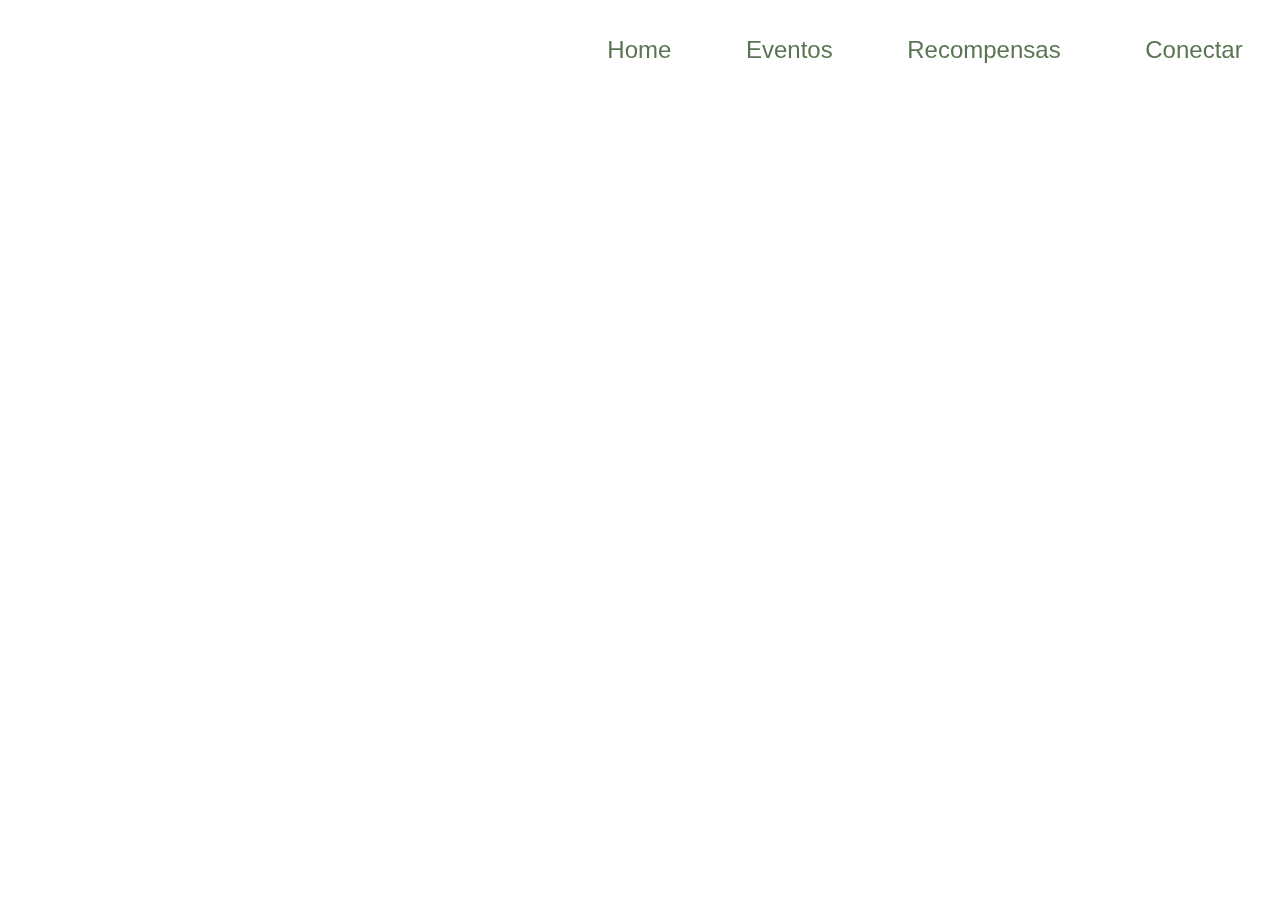
==== events.html @ f9077620 "Alpha_version_0.0.1" ====
<!DOCTYPE html>
<html lang="en">

<head>
    <meta charset="UTF-8">
    <meta name="viewport" content="width=device-width, initial-scale=1.0">
    <title>Eventos</title>

    <!-- Css padrão -->
    <link rel="stylesheet" href="index.css">
    <!-- Css da página -->
    <link rel="stylesheet" href="events.css">
</head>

<body>
    <menu class="menu">
        <button onclick="window.location.href='/index.html'">Home</button>
        <button>Eventos</button>
        <button>Recompensas</button>
        <button class="login" onclick="window.location.href='/login.html'">Conectar</button>
    </menu>

</body>

</html>
---- index.css ----
* {
    margin: 0;
    padding: 0;
}

html body{
    max-width: 100vw;
}
/* Fontes */
@import url('https://fonts.googleapis.com/css2?family=Playfair+Display:ital,wght@0,400..900;1,400..900&display=swap');

.body {
    background-color: #eaefe9;
}

.st_home {
    height: 900px;
    background-color: #eaefe9;
    display: flex;
    align-items: center;
    justify-content: flex-start;
}

.right_info {
    height: 90%;
    width: 800px;
    background-color: #5B7553;
    border-radius: 0px 50px 50px 0px;
}

.tree_main {
    width: 30em;
    position: relative;
    top: 120px;
}

.info_cards {
    margin: 11vh 0 0 30px;
    background: rgb(157, 219, 173);
    background: linear-gradient(90deg, rgba(157, 219, 173, 0.1) 40%, rgba(91, 117, 83, 0.3) 100%);
    width: 500px;
    min-height: 300px;
    max-height: 80vh;
    border-radius: 20px;
    position: flex;
    flex-direction: row;
    justify-items: center;
    overflow-x: hidden;
    overflow-y: auto;
}

.info_cards::-webkit-scrollbar {
    display: none;
}

.card {
    background: #ffffff7b;
    width: 90%;
    min-height: 300px;
    height: max-content;
    margin: 20px;
}

.menu {
    position: fixed;
    right: 0px;
    width: 700px;
    height: 100px;
    display: flex;
    gap: 20px;
    align-items: center;
    backdrop-filter: blur(10px);
    /* Aplica o efeito de desfoque */
    background-color: rgba(255, 255, 255, 0.4);
    /* Cor de fundo semitransparente */
    border-radius: 0 0 0 25px;
    z-index: 1000;
}

.menu button {
    margin: auto;
    font-size: x-large;
    font-family: Arial, Helvetica, sans-serif;
    color: #5B7553;
    border: none;
    cursor: pointer;
    transition: transform 0.3s ease;
    background: none;
}

.login {
    background: #040403;
    border-radius: 15px;
    padding: 10px;
}

.login:hover {
    background: #182319;
}

.menu button:hover {
    transform: scale(1.2);
    color: #9ab191;
}

.participe {
    position: absolute;
    border: none;
    background: #9ab191;
    font-size: xx-large;
    padding: 10px;
    border-radius: 50px;
    top: 250px;
    left: 70px;
    cursor: pointer;
}

.participe:hover {
    transition: transform 0.3s ease;
    transform: scale(1.2);
    color: #182319;
    background-color: #C3E8BD;
}

.apresentacao {
    color: #040403;
    position: relative;
    width: 600px;
    top: 300px;
    float: right;
    margin-right: 20px;
}

.main_about_title {
    width: 443px;
    font-size: 40pt;
    font-family: "Playfair Display", serif;
    color: #182319;
    font-weight: 550;
    position: absolute;
    left: calc(50% - 243px);
}

.title_carrocel {
    position: static;
    height: 20vh;
    width: 30vw;
    background: #5B7553;
    color: #040403;
    margin-top: 30px;
    border-radius: 0 25px 25px 0;
    text-align: center;
    display: flex;
    justify-content: center;
    align-items: center;
}

.content_text_carrocel {
    position: absolute;
    height: 30vh;
    width: 40vw;
    margin: 20vh 5vw;
    text-align: left;
    color: #182319;
}

.img_carrocel {
    width: 50vw;
    height: 60vh;
    position: static;
    float: right;
    display: flex;
    align-items: center;
    justify-content: center;
}

/* Carrossel */
/* Container do carrossel */
.carousel-container {
    width: 100vw;
    height: 100vh;
    overflow: hidden;
    position: relative;
}

/* Wrapper dos slides */
.carousel-wrapper {
    display: flex;
    transition: transform 0.5s ease-in-out;
    /* Transição suave ao mover */
    width: 100%;
}

/* Cada slide (seção) */
.carousel-slide {
    min-width: 100%;
    height: 100vh;
    background-color: #ddd;
    font-size: 2rem;
    color: #333;
    text-align: center;
}

.carousel-slide:nth-child(odd) {
    background-color: #eaefe9;
}

.carousel-slide:nth-child(even) {
    background-color: #eaefe9;
}

/* Barra de progresso */
.progress-bar {
    position: absolute;
    bottom: 10vh;
    left: 50%;
    transform: translateX(-50%);
    display: flex;
    gap: 5px;
}

.progress-dot {
    width: 15px;
    height: 15px;
    background-color: rgba(0, 0, 0, 0.1);
    border-radius: 50%;
    transition: background-color 0.3s ease;
}

.progress-dot.active {
    background-color: #5B7553;
}

/* Cards */
/* From Uiverse.io by Yaya12085 */ 
.card {
    border-radius: 0.5rem;
    background-color: #C3E8BD;
    box-shadow: 0 1px 2px 0 rgba(0, 0, 0, 0.05);
    border: 1px solid transparent;
  }
  
  .card a {
    text-decoration: none
  }
  
  .content {
    padding: 1.1rem;
  }
  
  .image {
    object-fit: cover;
    width: 100%;
    height: 150px;
    background-color: rgb(239, 205, 255);
  }
  
  .title {
    color: #111827;
    font-size: 1.125rem;
    line-height: 1.75rem;
    font-weight: 600;
  }
  
  .desc {
    margin-top: 0.5rem;
    color: #6B7280;
    font-size: 0.875rem;
    line-height: 1.25rem;
  }
  
  .action {
    display: inline-flex;
    margin-top: 1rem;
    color: #ffffff;
    font-size: 0.875rem;
    line-height: 1.25rem;
    font-weight: 500;
    align-items: center;
    gap: 0.25rem;
    background-color: #2563EB;
    padding: 4px 8px;
    border-radius: 4px;
  }
  
  .action span {
    transition: .3s ease;
  }
  
  .action:hover span {
    transform: translateX(4px);
  }
  

/* From Uiverse.io by themrsami */
.divisor {
    width: 100vw;
    height: 8vh;
    background: radial-gradient(circle at 0% 50%, transparent 20%, #5B7553 21% 28%, transparent 29%),
        radial-gradient(circle at 50% 50%, transparent 20%, #5B7553 21% 28%, transparent 29%),
        radial-gradient(circle at 100% 50%, transparent 20%, #5B7553 21% 28%, transparent 29%);
    background-color: #eaefe9;
    background-size: 60px 70px;
}

.about_cards {
    height: max-content;
    width: 100vw;
}

/* Social media by UiVerse */
.social_media {
    margin: auto;
    position: relative;
    width: max-content;
    height: 100px;
    top: 450px;
}

/* From Uiverse.io by david-mohseni */
.wrapper {
    display: inline-flex;
    list-style: none;
    height: 120px;
    width: 100%;
    font-family: "Poppins", sans-serif;
    justify-content: center;
}

.wrapper .icon {
    position: relative;
    background: #fff;
    border-radius: 50%;
    margin: 10px;
    width: 50px;
    height: 50px;
    font-size: 18px;
    display: flex;
    justify-content: center;
    align-items: center;
    flex-direction: column;
    box-shadow: 0 10px 10px rgba(0, 0, 0, 0.1);
    cursor: pointer;
    transition: all 0.2s cubic-bezier(0.68, -0.55, 0.265, 1.55);
}

.wrapper .tooltip {
    position: absolute;
    top: 0;
    font-size: 14px;
    background: #fff;
    color: #fff;
    padding: 5px 8px;
    border-radius: 5px;
    box-shadow: 0 10px 10px rgba(0, 0, 0, 0.1);
    opacity: 0;
    pointer-events: none;
    transition: all 0.3s cubic-bezier(0.68, -0.55, 0.265, 1.55);
}

.wrapper .tooltip::before {
    position: relative;
    content: "";
    height: 8px;
    width: 8px;
    background: #fff;
    bottom: -3px;
    left: 50%;
    transform: translate(-50%) rotate(45deg);
    transition: all 0.3s cubic-bezier(0.68, -0.55, 0.265, 1.55);
}

.wrapper .icon:hover .tooltip {
    top: -45px;
    opacity: 1;
    visibility: visible;
    pointer-events: auto;
}

.wrapper .icon:hover span,
.wrapper .icon:hover .tooltip {
    text-shadow: 0px -1px 0px rgba(0, 0, 0, 0.1);
}

.wrapper .facebook:hover,
.wrapper .facebook:hover .tooltip,
.wrapper .facebook:hover .tooltip::before {
    background: #1877f2;
    color: #fff;
}

.wrapper .twitter:hover,
.wrapper .twitter:hover .tooltip,
.wrapper .twitter:hover .tooltip::before {
    background: #1da1f2;
    color: #fff;
}

.wrapper .instagram:hover,
.wrapper .instagram:hover .tooltip,
.wrapper .instagram:hover .tooltip::before {
    background: #e4405f;
    color: #fff;
}



footer {
    width: 100%;
    height: 200px;
    background: #040403;
    color: #9ab191;
    display: flex;
}

.about {
    padding: 30px;
}

footer p {
    font-family: Arial, Helvetica, sans-serif;
    margin: 5px;
    cursor: pointer;
}
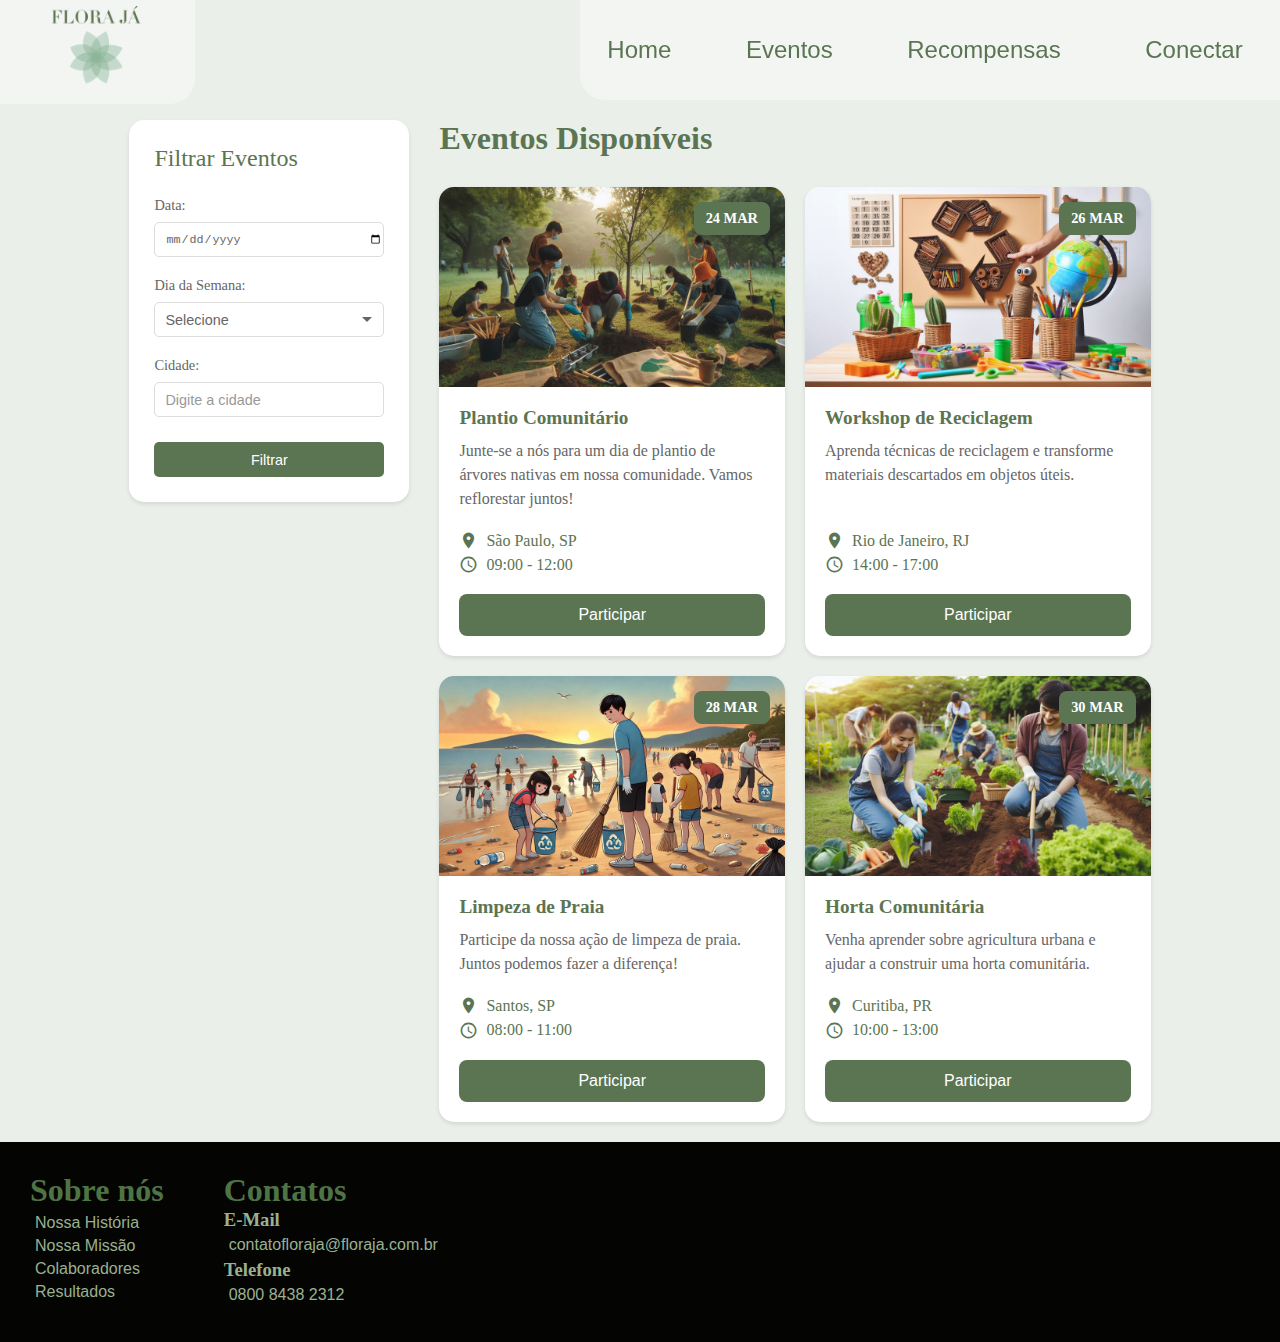
==== commit 6e22c9ff: "Beta_Ver.0.1.0.1" ====
--- a/events.html
+++ b/events.html
@@ -1,18 +1,23 @@
 <!DOCTYPE html>
-<html lang="en">
+<html lang="pt-BR">
 
 <head>
     <meta charset="UTF-8">
     <meta name="viewport" content="width=device-width, initial-scale=1.0">
     <title>Eventos</title>
 
+    <!-- Material Icons -->
+    <link href="https://fonts.googleapis.com/icon?family=Material+Icons" rel="stylesheet">
     <!-- Css padrão -->
     <link rel="stylesheet" href="index.css">
     <!-- Css da página -->
     <link rel="stylesheet" href="events.css">
 </head>
 
-<body>
+<body class="events-body">
+    <div class="logo-container">
+        <img src="imgs/logo_site.png" alt="Logo Flora Já" class="logo">
+    </div>
     <menu class="menu">
         <button onclick="window.location.href='/index.html'">Home</button>
         <button>Eventos</button>
@@ -20,6 +25,131 @@
         <button class="login" onclick="window.location.href='/login.html'">Conectar</button>
     </menu>
 
+    <main class="main-content">
+        <section class="filter-section">
+            <h1>Filtrar Eventos</h1>
+            <form class="filter-form">
+                <div class="filter-group">
+                    <div class="filter-item">
+                        <label for="date">Data:</label>
+                        <input type="date" id="date" name="date">
+                    </div>
+
+                    <div class="filter-item">
+                        <label for="day">Dia da Semana:</label>
+                        <select id="day" name="day">
+                            <option value="">Selecione</option>
+                            <option value="domingo">Domingo</option>
+                            <option value="segunda">Segunda</option>
+                            <option value="terca">Terça</option>
+                            <option value="quarta">Quarta</option>
+                            <option value="quinta">Quinta</option>
+                            <option value="sexta">Sexta</option>
+                            <option value="sabado">Sábado</option>
+                        </select>
+                    </div>
+
+                    <div class="filter-item">
+                        <label for="city">Cidade:</label>
+                        <input type="text" id="city" name="city" placeholder="Digite a cidade">
+                    </div>
+
+                    <button type="submit">Filtrar</button>
+                </div>
+            </form>
+        </section>
+
+        <section class="events-container">
+            <h2>Eventos Disponíveis</h2>
+            <div class="events-grid">
+                <!-- Card 1 -->
+                <div class="event-card">
+                    <div class="event-image">
+                        <img src="imgs/plantio.jpeg" alt="Plantio de Árvores">
+                        <span class="event-date">24 MAR</span>
+                    </div>
+                    <div class="event-content">
+                        <h3>Plantio Comunitário</h3>
+                        <p class="event-description">Junte-se a nós para um dia de plantio de árvores nativas em nossa comunidade. Vamos reflorestar juntos!</p>
+                        <div class="event-details">
+                            <p><i class="material-icons">location_on</i> São Paulo, SP</p>
+                            <p><i class="material-icons">access_time</i> 09:00 - 12:00</p>
+                        </div>
+                        <button class="participate-button">Participar</button>
+                    </div>
+                </div>
+
+                <!-- Card 2 -->
+                <div class="event-card">
+                    <div class="event-image">
+                        <img src="imgs/reciclagem.jpeg" alt="Reciclagem">
+                        <span class="event-date">26 MAR</span>
+                    </div>
+                    <div class="event-content">
+                        <h3>Workshop de Reciclagem</h3>
+                        <p class="event-description">Aprenda técnicas de reciclagem e transforme materiais descartados em objetos úteis.</p>
+                        <div class="event-details">
+                            <p><i class="material-icons">location_on</i> Rio de Janeiro, RJ</p>
+                            <p><i class="material-icons">access_time</i> 14:00 - 17:00</p>
+                        </div>
+                        <button class="participate-button">Participar</button>
+                    </div>
+                </div>
+
+                <!-- Card 3 -->
+                <div class="event-card">
+                    <div class="event-image">
+                        <img src="imgs/limpeza.jpeg" alt="Limpeza de Praia">
+                        <span class="event-date">28 MAR</span>
+                    </div>
+                    <div class="event-content">
+                        <h3>Limpeza de Praia</h3>
+                        <p class="event-description">Participe da nossa ação de limpeza de praia. Juntos podemos fazer a diferença!</p>
+                        <div class="event-details">
+                            <p><i class="material-icons">location_on</i> Santos, SP</p>
+                            <p><i class="material-icons">access_time</i> 08:00 - 11:00</p>
+                        </div>
+                        <button class="participate-button">Participar</button>
+                    </div>
+                </div>
+
+                <!-- Card 4 -->
+                <div class="event-card">
+                    <div class="event-image">
+                        <img src="imgs/horta.jpeg" alt="Horta Comunitária">
+                        <span class="event-date">30 MAR</span>
+                    </div>
+                    <div class="event-content">
+                        <h3>Horta Comunitária</h3>
+                        <p class="event-description">Venha aprender sobre agricultura urbana e ajudar a construir uma horta comunitária.</p>
+                        <div class="event-details">
+                            <p><i class="material-icons">location_on</i> Curitiba, PR</p>
+                            <p><i class="material-icons">access_time</i> 10:00 - 13:00</p>
+                        </div>
+                        <button class="participate-button">Participar</button>
+                    </div>
+                </div>
+            </div>
+        </section>
+    </main>
+
+    <footer>
+        <div class="about">
+            <h1 style="color: #4f7444;">Sobre nós</h1>
+            <p>Nossa História</p>
+            <p>Nossa Missão</p>
+            <p>Colaboradores</p>
+            <p>Resultados</p>
+        </div>
+
+        <div class="about contacts">
+            <h1 style="color: #4f7444;">Contatos</h1>
+            <h3>E-Mail</h3>
+            <p>contatofloraja@floraja.com.br</p>
+            <h3>Telefone</h3>
+            <p>0800 8438 2312</p>
+        </div>
+    </footer>
 </body>
 
 </html>--- a/index.css
+++ b/index.css
@@ -3,9 +3,18 @@
     padding: 0;
 }
 
-html body{
-    max-width: 100vw;
-}
+html, body {
+    width: 100%;
+    overflow-x: hidden;
+    box-sizing: border-box;
+}
+
+*,
+*::before,
+*::after {
+    box-sizing: inherit;
+}
+
 /* Fontes */
 @import url('https://fonts.googleapis.com/css2?family=Playfair+Display:ital,wght@0,400..900;1,400..900&display=swap');
 
@@ -42,23 +51,39 @@
     min-height: 300px;
     max-height: 80vh;
     border-radius: 20px;
-    position: flex;
+    display: flex;
     flex-direction: row;
-    justify-items: center;
-    overflow-x: hidden;
-    overflow-y: auto;
+    gap: 20px;
+    padding: 20px;
+    overflow-x: auto;
+    scroll-snap-type: x mandatory;
+    -webkit-overflow-scrolling: touch;
 }
 
 .info_cards::-webkit-scrollbar {
-    display: none;
-}
-
-.card {
+    display: block;
+    height: 8px;
+}
+
+.info_cards::-webkit-scrollbar-track {
+    background: rgba(255, 255, 255, 0.1);
+    border-radius: 4px;
+}
+
+.info_cards::-webkit-scrollbar-thumb {
+    background: #5B7553;
+    border-radius: 4px;
+}
+
+.card_info {
     background: #ffffff7b;
-    width: 90%;
+    min-width: 300px;
+    width: 300px;
     min-height: 300px;
     height: max-content;
-    margin: 20px;
+    margin: 0;
+    scroll-snap-align: start;
+    border-radius: 10px;
 }
 
 .menu {
@@ -421,4 +446,246 @@
     font-family: Arial, Helvetica, sans-serif;
     margin: 5px;
     cursor: pointer;
+}
+
+/* Estilos para telas pequenas (mobile) */
+@media (max-width: 768px) {
+    /* Reset de larguras e alturas */
+    html, body {
+        width: 100%;
+        overflow-x: hidden;
+    }
+
+    /* Menu ajustado */
+    .menu {
+        position: fixed;
+        bottom: 0;
+        left: 0;
+        width: 100%;
+        height: 15vh;
+        display: flex;
+        flex-direction: row;
+        flex-wrap: wrap;
+        justify-content: space-around;
+        align-items: center;
+        padding: 10px;
+        background: rgba(255, 255, 255, 0.9);
+        border-radius: 25px 25px 0 0;
+    }
+
+    .menu button {
+        font-size: 1rem;
+        margin: 5px;
+        padding: 8px;
+    }
+
+    /* Seção principal */
+    .st_home {
+        height: auto;
+        flex-direction: column;
+        padding-top: 20px;
+    }
+
+    .right_info {
+        width: 100%;
+        height: auto;
+        border-radius: 0;
+        padding: 20px 0;
+    }
+
+    .apresentacao {
+        width: 90%;
+        top: 0;
+        margin: 20px auto;
+        float: none;
+    }
+
+    .apresentacao h1 {
+        font-size: 3rem !important;
+        text-align: center !important;
+    }
+
+    .participe {
+        position: relative;
+        top: 20px;
+        left: 50%;
+        transform: translateX(-50%);
+        font-size: 1.2rem;
+    }
+
+    /* Imagem principal */
+    .tree_main {
+        width: 100%;
+        height: auto;
+        top: 0;
+        margin: 20px 0;
+    }
+
+    /* Cards de informação */
+    .info_cards {
+        width: 90%;
+        margin: 20px auto;
+        padding: 15px;
+        gap: 15px;
+    }
+
+    .card_info {
+        min-width: 250px;
+        width: 250px;
+    }
+
+    /* Carrossel */
+    .carousel-container {
+        height: auto;
+        min-height: 80vh;
+        padding-bottom: 15vh;
+        overflow: hidden;
+    }
+
+    .carousel-slide {
+        padding: 0;
+        height: auto;
+        min-height: 80vh;
+        display: flex;
+        flex-direction: column;
+        align-items: center;
+        background-color: #eaefe9;
+    }
+
+    .title_carrocel {
+        width: 100%;
+        height: auto;
+        min-height: 60px;
+        background: #5B7553;
+        color: #040403;
+        margin: 0;
+        padding: 15px;
+        border-radius: 0;
+        display: flex;
+        justify-content: center;
+        align-items: center;
+        text-align: center;
+        font-size: 1.3rem;
+    }
+
+    .content_text_carrocel {
+        position: static;
+        width: 90%;
+        height: auto;
+        margin: 20px auto;
+        padding: 10px;
+        font-size: 1rem;
+        line-height: 1.5;
+        text-align: justify;
+        background-color: rgba(255, 255, 255, 0.8);
+        border-radius: 10px;
+    }
+
+    .img_carrocel {
+        width: 90%;
+        height: 200px;
+        position: static;
+        float: none;
+        margin: 10px auto;
+        display: flex;
+        flex-direction: column;
+        align-items: center;
+        justify-content: center;
+    }
+
+    .img_carrocel img {
+        width: 100%;
+        height: 100%;
+        object-fit: cover;
+        border-radius: 10px;
+    }
+
+    .img_carrocel p {
+        margin-top: 10px;
+        font-size: 0.9rem;
+        color: #182319;
+    }
+
+    .progress-bar {
+        bottom: 17vh;
+        background-color: rgba(255, 255, 255, 0.5);
+        padding: 5px 10px;
+        border-radius: 15px;
+    }
+
+    .progress-dot {
+        width: 8px;
+        height: 8px;
+        margin: 0 3px;
+    }
+
+    /* Ajuste da transição do carrossel */
+    .carousel-wrapper {
+        height: auto;
+    }
+
+    /* Social media */
+    .social_media {
+        top: 20px;
+        margin: 20px auto;
+    }
+
+    /* Footer */
+    footer {
+        flex-direction: column;
+        height: auto;
+        padding-bottom: 20vh;
+    }
+
+    .about {
+        padding: 15px;
+    }
+}
+
+/* Estilos da logo para desktop */
+.logo-container {
+    position: fixed;
+    left: 0px;
+    top: 0px;
+    padding: 0 3vw;
+    width: max-content;
+    z-index: 1001;
+    transition: transform 0.3s ease;
+    backdrop-filter: blur(10px);
+    /* Aplica o efeito de desfoque */
+    background-color: rgba(255, 255, 255, 0.4);
+    /* Cor de fundo semitransparente */
+    border-radius: 0 0 25px 0px;
+}
+
+.logo {
+    height: 100px;
+    width: auto;
+}
+
+/* Classe para esconder a logo ao rolar */
+.logo-hidden {
+    transform: translateY(-100%);
+}
+
+/* Ajustes para mobile */
+@media (max-width: 768px) {
+    .logo-container {
+        position: fixed;
+        left: 0;
+        top: 0;
+        width: 100%;
+        border-radius: 0;
+        background-color: rgba(255, 255, 255, 0.9);
+        padding: 10px 0;
+        display: flex;
+        justify-content: center;
+        align-items: center;
+        transition: transform 0.3s ease;
+    }
+
+    .logo {
+        height: 50px;
+        width: auto;
+    }
 }--- a/events.css
+++ b/events.css
@@ -0,0 +1,273 @@
+/* Estilos gerais */
+.events-body {
+    min-height: 100vh;
+    background-color: #eaefe9;
+    display: flex;
+    flex-direction: column;
+    margin: 0;
+    padding: 0;
+}
+
+.main-content {
+    display: flex;
+    gap: 30px;
+    padding: 120px 20px 20px 20px;
+    max-width: 1400px;
+    margin: 0 auto;
+}
+
+/* Seção de filtros */
+.filter-section {
+    background-color: #ffffff;
+    border-radius: 15px;
+    padding: 25px;
+    box-shadow: 0 2px 4px rgba(0,0,0,0.1);
+    width: 280px;
+    height: fit-content;
+    flex-shrink: 0;
+}
+
+.filter-section h1 {
+    color: #5B7553;
+    margin-bottom: 25px;
+    font-family: "Playfair Display", serif;
+    font-size: 1.5em;
+    font-weight: normal;
+}
+
+.filter-group {
+    display: flex;
+    flex-direction: column;
+    gap: 20px;
+}
+
+.filter-item {
+    width: 100%;
+}
+
+.filter-form label {
+    display: block;
+    margin-bottom: 8px;
+    color: #666;
+    font-weight: normal;
+    font-size: 0.9em;
+}
+
+.filter-form input,
+.filter-form select {
+    width: 100%;
+    height: 35px;
+    padding: 0 10px;
+    border: 1px solid #ddd;
+    border-radius: 5px;
+    font-size: 0.9em;
+    color: #666;
+    background-color: #fff;
+    box-sizing: border-box;
+}
+
+.filter-form input[type="date"] {
+    padding-right: 0;
+}
+
+.filter-form select {
+    appearance: none;
+    -webkit-appearance: none;
+    -moz-appearance: none;
+    background-image: url("data:image/svg+xml,%3Csvg xmlns='http://www.w3.org/2000/svg' width='12' height='12' viewBox='0 0 12 12'%3E%3Cpath fill='%23666' d='M6 8L1 3h10z'/%3E%3C/svg%3E");
+    background-repeat: no-repeat;
+    background-position: right 10px center;
+    padding-right: 30px;
+}
+
+.filter-form button {
+    width: 100%;
+    height: 35px;
+    background-color: #5B7553;
+    color: white;
+    border: none;
+    border-radius: 5px;
+    cursor: pointer;
+    transition: background-color 0.3s ease;
+    font-size: 0.9em;
+    margin-top: 5px;
+}
+
+.filter-form button:hover {
+    background-color: #4a6142;
+}
+
+/* Placeholder styling */
+.filter-form input::placeholder {
+    color: #999;
+}
+
+/* Remove spinner dos inputs number */
+.filter-form input[type="number"]::-webkit-inner-spin-button,
+.filter-form input[type="number"]::-webkit-outer-spin-button {
+    -webkit-appearance: none;
+    margin: 0;
+}
+
+/* Container de eventos */
+.events-container {
+    flex: 1;
+    max-width: 1000px;
+}
+
+.events-container h2 {
+    color: #5B7553;
+    margin-bottom: 30px;
+    font-family: "Playfair Display", serif;
+    font-size: 2em;
+}
+
+/* Grid de eventos */
+.events-grid {
+    display: grid;
+    grid-template-columns: repeat(auto-fill, minmax(300px, 1fr));
+    gap: 20px;
+}
+
+/* Cards de eventos */
+.event-card {
+    background: white;
+    border-radius: 15px;
+    overflow: hidden;
+    box-shadow: 0 2px 4px rgba(0,0,0,0.1);
+    transition: transform 0.3s ease, box-shadow 0.3s ease;
+    height: 100%;
+    display: flex;
+    flex-direction: column;
+}
+
+.event-card:hover {
+    transform: translateY(-5px);
+    box-shadow: 0 4px 8px rgba(0,0,0,0.2);
+}
+
+.event-image {
+    position: relative;
+    height: 200px;
+    overflow: hidden;
+}
+
+.event-image img {
+    width: 100%;
+    height: 100%;
+    object-fit: cover;
+}
+
+.event-date {
+    position: absolute;
+    top: 15px;
+    right: 15px;
+    background: #5B7553;
+    color: white;
+    padding: 8px 12px;
+    border-radius: 8px;
+    font-weight: bold;
+    font-size: 0.9em;
+}
+
+.event-content {
+    padding: 20px;
+    flex: 1;
+    display: flex;
+    flex-direction: column;
+}
+
+.event-content h3 {
+    color: #5B7553;
+    margin-bottom: 10px;
+    font-size: 1.2em;
+}
+
+.event-description {
+    color: #666;
+    margin-bottom: 15px;
+    line-height: 1.5;
+    flex: 1;
+}
+
+.event-details {
+    margin-bottom: 15px;
+}
+
+.event-details p {
+    display: flex;
+    align-items: center;
+    gap: 8px;
+    color: #5B7553;
+    margin: 5px 0;
+}
+
+.event-details i {
+    font-size: 1.2em;
+}
+
+.participate-button {
+    width: 100%;
+    background-color: #5B7553;
+    color: white;
+    border: none;
+    padding: 12px;
+    border-radius: 8px;
+    cursor: pointer;
+    transition: background-color 0.3s ease;
+    font-size: 1em;
+    font-weight: 500;
+}
+
+.participate-button:hover {
+    background-color: #9ab191;
+}
+
+/* Mensagem de sem eventos */
+.no-events-message {
+    text-align: center;
+    padding: 40px;
+    background: white;
+    border-radius: 15px;
+    margin: 20px 0;
+}
+
+.no-events-message img {
+    width: 200px;
+    margin-bottom: 20px;
+}
+
+.no-events-message h3 {
+    color: #5B7553;
+    margin-bottom: 10px;
+}
+
+.no-events-message p {
+    color: #666;
+}
+
+/* Responsividade */
+@media (max-width: 768px) {
+    .main-content {
+        flex-direction: column;
+        padding: 100px 10px 20px 10px;
+    }
+
+    .filter-section {
+        width: auto;
+        margin: 0 10px 20px 10px;
+    }
+
+    .events-grid {
+        grid-template-columns: 1fr;
+    }
+
+    .event-card {
+        margin: 0;
+    }
+}
+
+/* Garantir que o footer fique sempre no final */
+footer {
+    margin-top: auto;
+}
